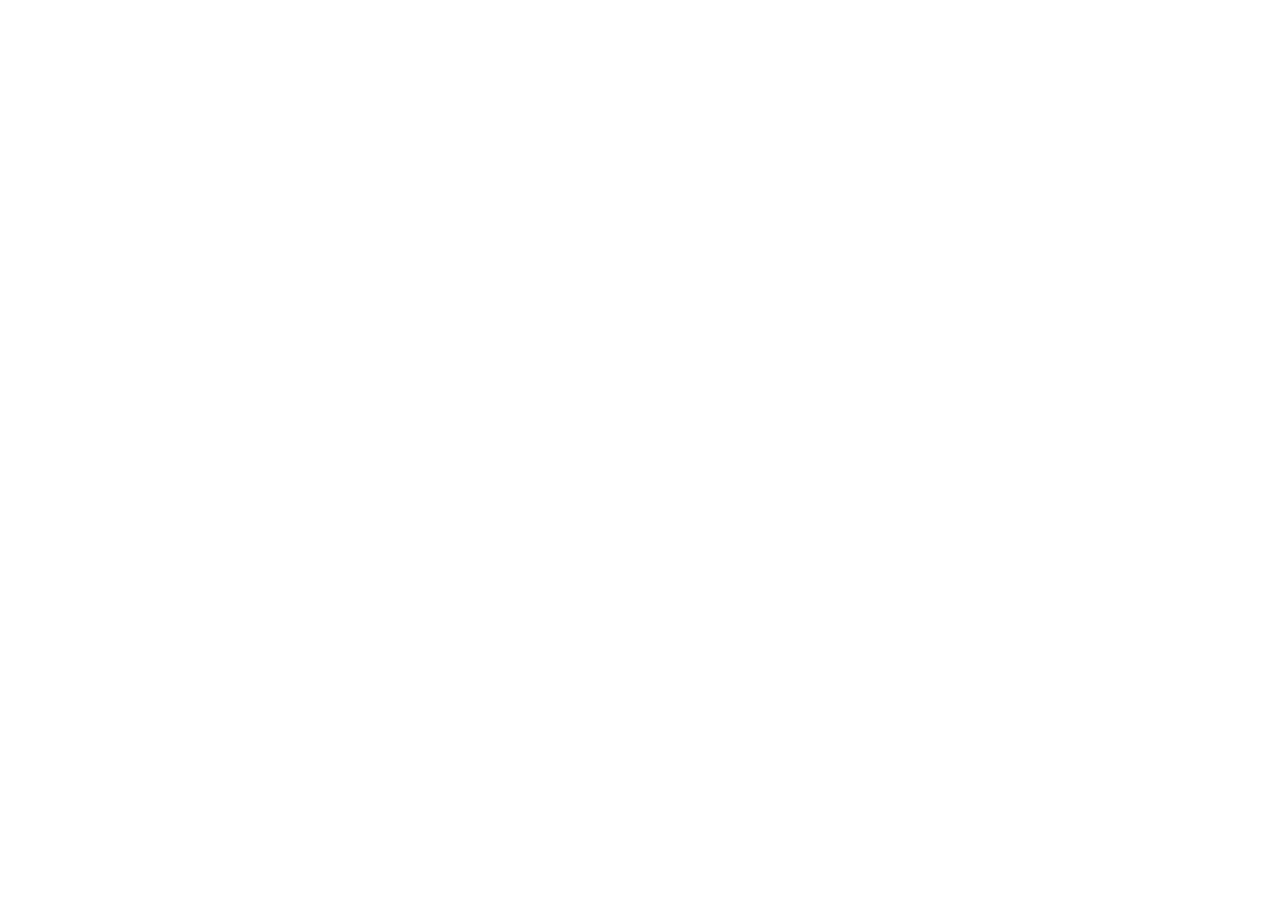
==== TextToBraille/index.html @ e50e5f7c "Text to Braille Init First page upload after working out details in the webeditor itself" ====
<html>
<head>
  <meta charset="UTF-8">
  <script language="javascript" type="text/javascript" src="libraries/p5.js"></script>
  <script language="javascript" src="libraries/p5.dom.js"></script>
  <script language="javascript" src="libraries/p5.sound.js"></script>
  <script language="javascript" type="text/javascript" src="sketch.js"></script>
  <script language="javascript" type="text/javascript" src="timeStamps.js"></script>
  <!-- <script src="https://unpkg.com/p5.js-svg@1.1.1"></script> -->

</head>

<body>
</body>
</html>

<!-- Code is copyright by Jesal Mehta, 15/01/2021
     The output of this program is free to use for non-commercial purposes (for your plotters, laser engravers etc). Contact me if you need a different license.
-->
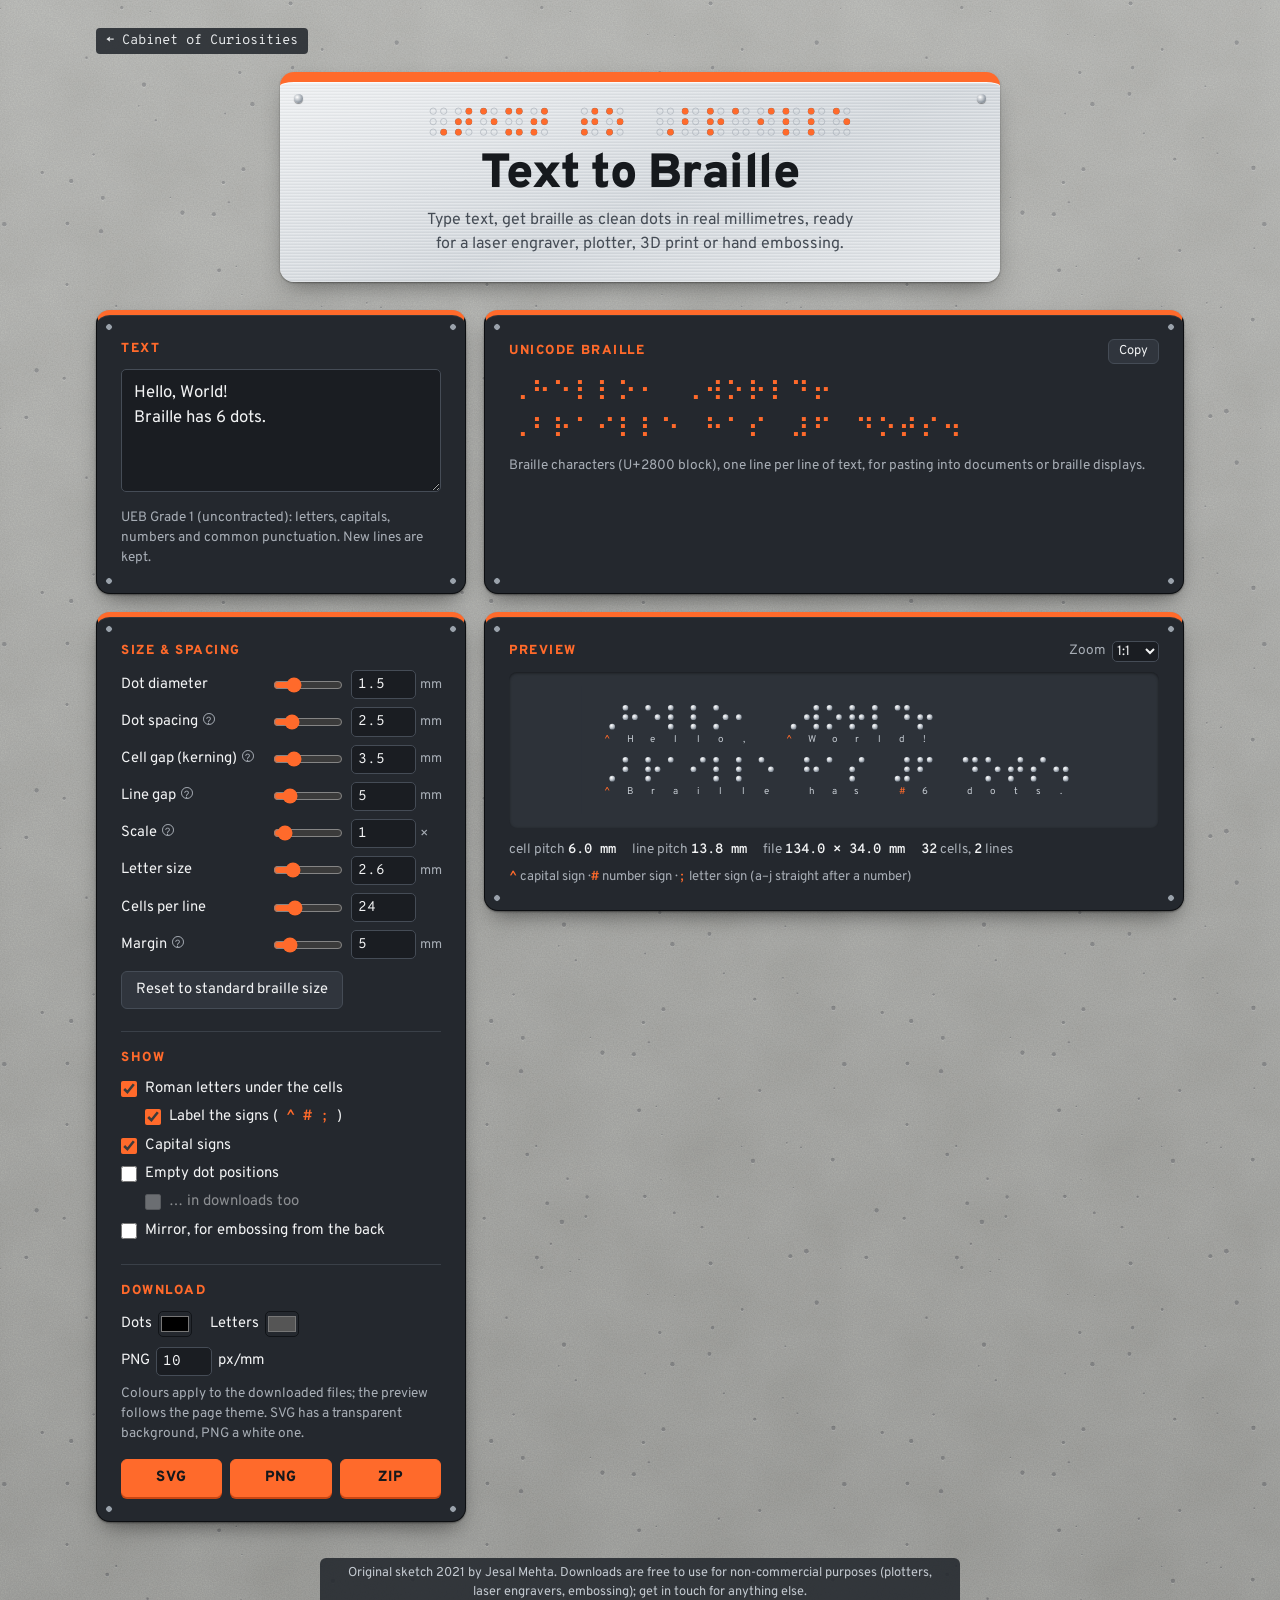
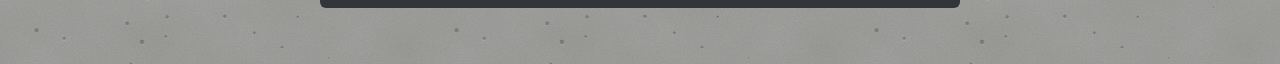
==== commit d4368756: "TextToBraille: rebuild as an SVG braille tool Replaces the p5.js sketch (sketch.js, timeStamps.js) w" ====
--- a/TextToBraille/index.html
+++ b/TextToBraille/index.html
@@ -1,19 +1,118 @@
-<html>
+<!DOCTYPE html>
+<html lang="en">
 <head>
   <meta charset="UTF-8">
-  <script language="javascript" type="text/javascript" src="libraries/p5.js"></script>
-  <script language="javascript" src="libraries/p5.dom.js"></script>
-  <script language="javascript" src="libraries/p5.sound.js"></script>
-  <script language="javascript" type="text/javascript" src="sketch.js"></script>
-  <script language="javascript" type="text/javascript" src="timeStamps.js"></script>
-  <!-- <script src="https://unpkg.com/p5.js-svg@1.1.1"></script> -->
+  <meta name="viewport" content="width=device-width, initial-scale=1">
+  <title>Text to Braille</title>
+  <meta name="description" content="Type text, get braille (UEB Grade 1) as clean SVG dots in real millimetres, for laser engravers, plotters, 3D printing and embossing. Download SVG, PNG or ZIP.">
+  <!-- link previews (WhatsApp, Slack, LinkedIn, X...): absolute URLs on the Cabinet. og-preview.jpg is made once the look is settled. -->
+  <meta property="og:title" content="Text to Braille">
+  <meta property="og:description" content="Type text, get braille as SVG dots in real millimetres, for laser engravers, plotters and embossing.">
+  <meta property="og:image" content="https://cabinetofcuriosities.in/text-to-braille/og-preview.jpg">
+  <meta property="og:image:width" content="1200">
+  <meta property="og:image:height" content="630">
+  <meta property="og:image:alt" content="The words Text to Braille above their braille dots">
+  <meta property="og:url" content="https://cabinetofcuriosities.in/text-to-braille/">
+  <meta property="og:type" content="website">
+  <meta property="og:site_name" content="Cabinet of Curiosities">
+  <meta name="twitter:card" content="summary_large_image">
+  <link rel="stylesheet" href="style.css">
+  <link rel="stylesheet" href="theme.css">
+</head>
+<body>
+  <main>
+    <a class="back-link" href="https://cabinetofcuriosities.in/">&larr; Cabinet of Curiosities</a>
 
-</head>
+    <header id="hero">
+      <!-- the title in braille, drawn by drawHero() in script.js with the same engine as the preview -->
+      <svg class="hero-braille" id="hero-braille" aria-hidden="true"></svg>
+      <h1>Text to Braille</h1>
+      <p class="subtitle">Type text, get braille as clean dots in real millimetres, ready for a laser engraver, plotter, 3D print or hand embossing.</p>
+    </header>
 
-<body>
+    <div class="workspace">
+
+      <!-- ============ text in ============ -->
+      <section class="card area-text">
+        <h2><label for="text-in">Text</label></h2>
+        <textarea id="text-in" rows="4" spellcheck="false">Hello, World!
+Braille has 6 dots.</textarea>
+        <p class="hint">UEB Grade 1 (uncontracted): letters, capitals, numbers and common punctuation. New lines are kept.</p>
+        <p class="warn" id="unsupported" hidden></p>
+      </section>
+
+      <!-- ============ Unicode braille ============ -->
+      <section class="card area-unicode">
+        <div class="card-head">
+          <h2>Unicode braille</h2>
+          <button type="button" class="small" id="copy-unicode">Copy</button>
+        </div>
+        <output id="unicode-out" class="unicode-out" lang="en-Brai"></output>
+        <p class="hint">Braille characters (U+2800 block), one line per line of text, for pasting into documents or braille displays.</p>
+      </section>
+
+      <!-- ============ preview ============ -->
+      <section class="card area-preview">
+        <div class="card-head">
+          <h2>Preview</h2>
+          <label class="zoom">Zoom
+            <select id="zoom">
+              <option value="fit">Fit</option>
+              <option value="1" selected>1:1</option>
+              <option value="1.5">1.5&times;</option>
+              <option value="2">2&times;</option>
+              <option value="3">3&times;</option>
+            </select>
+          </label>
+        </div>
+        <div class="preview-wrap">
+          <svg id="preview" class="preview" role="img" aria-label="Braille preview"></svg>
+        </div>
+        <p class="readout" id="readout"></p>
+        <p class="legend" id="sign-legend"><span class="sig">^</span> capital sign &middot; <span class="sig">#</span> number sign &middot; <span class="sig">;</span> letter sign (a&ndash;j straight after a number)</p>
+      </section>
+
+      <!-- ============ controls ============ -->
+      <section class="card area-controls">
+        <h2>Size &amp; spacing</h2>
+        <!-- rows (slider + number box) are built from SIZES in script.js -->
+        <div id="size-rows" class="size-rows"></div>
+        <div class="row-buttons">
+          <button type="button" id="reset-sizes" title="Dot 1.5 mm, dots 2.5 mm apart, cells 6.0 mm apart, lines 10.0 mm apart (Marburg Medium), scale 1&times;">Reset to standard braille size</button>
+        </div>
+        <p class="warn" id="size-warn" hidden></p>
+
+        <h2>Show</h2>
+        <div class="toggles">
+          <label><input type="checkbox" id="opt-letters" checked> Roman letters under the cells</label>
+          <label class="sub"><input type="checkbox" id="opt-signlabels" checked> Label the signs (<span class="sig">^</span> <span class="sig">#</span> <span class="sig">;</span>)</label>
+          <label><input type="checkbox" id="opt-capitals" checked> Capital signs</label>
+          <label><input type="checkbox" id="opt-ghost"> Empty dot positions</label>
+          <label class="sub"><input type="checkbox" id="opt-ghost-export"> &hellip; in downloads too</label>
+          <label><input type="checkbox" id="opt-mirror"> Mirror, for embossing from the back</label>
+        </div>
+
+        <h2>Download</h2>
+        <div class="export-grid">
+          <label>Dots <input type="color" id="col-dots" value="#000000"></label>
+          <label>Letters <input type="color" id="col-letters" value="#555555"></label>
+          <label>PNG <input type="number" id="ppm" value="10" min="1" max="40" step="1"> px/mm</label>
+        </div>
+        <p class="hint">Colours apply to the downloaded files; the preview follows the page theme. SVG has a transparent background, PNG a white one.</p>
+        <div class="export-buttons">
+          <button type="button" class="pri" id="x-svg">SVG</button>
+          <button type="button" class="pri" id="x-png">PNG</button>
+          <button type="button" class="pri" id="x-zip" title="SVG + PNG + the text (original and Unicode braille) in one .zip">ZIP</button>
+        </div>
+      </section>
+    </div>
+
+    <footer>
+      <p>Original sketch 2021 by Jesal Mehta. Downloads are free to use for non-commercial purposes (plotters, laser engravers, embossing); get in touch for anything else.</p>
+    </footer>
+  </main>
+
+
+  <script src="script.js"></script>
 </body>
 </html>
-
-<!-- Code is copyright by Jesal Mehta, 15/01/2021
-     The output of this program is free to use for non-commercial purposes (for your plotters, laser engravers etc). Contact me if you need a different license.
--->
--- a/TextToBraille/style.css
+++ b/TextToBraille/style.css
@@ -0,0 +1,257 @@
+/* Base layout and plain colours. The page works with only this file; the look comes from
+   the theme file layered on top (theme.css), which overrides the
+   variables below and adds its own decoration. */
+
+:root {
+  --bg: #f4f4f2;
+  --card: #ffffff;
+  --text: #1c1c1c;
+  --muted: #666;
+  --border: #c9c9c9;
+  --rule: #e4e4e4;
+  --accent: #c0392b;
+  --accent-2: #2c5aa0;
+  --on-accent: #ffffff;
+  --warn-bg: #fff3d6;
+  --warn-text: #6a4b00;
+  --sheet: #ffffff;           /* the preview's "paper" */
+  --dot: #111111;
+  --ghost: #bdbdbd;
+  --label: #555555;
+  --label-sign: #c0392b;
+  --radius: 10px;
+  --font-display: system-ui, sans-serif;
+  --font-body: system-ui, sans-serif;
+  --font-mono: Consolas, monospace;
+}
+
+* { box-sizing: border-box; }
+
+body {
+  margin: 0;
+  background: var(--bg);
+  color: var(--text);
+  font-family: var(--font-body);
+  line-height: 1.5;
+}
+
+main {
+  max-width: 1120px;
+  margin: 0 auto;
+  padding: 28px 16px 56px;
+}
+
+.back-link {
+  display: inline-block;
+  margin: 0 0 14px;
+  font-family: var(--font-mono);
+  font-size: 0.85rem;
+  color: var(--muted);
+  text-decoration: none;
+}
+.back-link:hover, .back-link:focus-visible { color: var(--accent); text-decoration: underline; }
+
+/* ---------- header ---------- */
+header { text-align: center; margin: 4px auto 28px; max-width: 760px; }
+.hero-braille { display: block; width: min(420px, 86%); height: auto; margin: 0 auto 14px; overflow: visible; }
+.hero-braille .on { fill: var(--hero-dot, var(--accent)); }
+.hero-braille .off { fill: none; stroke: var(--ghost); stroke-width: 0.12; }
+/* The title's dots press up one after another, hold, then sink back in the same order, and the
+   cycle repeats every 8 s. Each dot runs the same infinite animation, offset by --i (set per dot
+   by drawHero), so the stagger is kept on every cycle. */
+.hero-braille .on {
+  transform-box: fill-box;
+  transform-origin: center;
+  animation: dot-cycle 8s infinite backwards;
+  animation-delay: calc(var(--i) * 45ms + 150ms);
+}
+@keyframes dot-cycle {
+  0%       { transform: scale(0); opacity: 0; animation-timing-function: cubic-bezier(0.3, 1.6, 0.5, 1); }
+  5%       { transform: scale(1); opacity: 1; }
+  70%      { transform: scale(1); opacity: 1; animation-timing-function: ease-in; }
+  76%, 100% { transform: scale(0); opacity: 0; }
+}
+@media (prefers-reduced-motion: reduce) { .hero-braille .on { animation: none; } }
+h1 {
+  margin: 0 0 8px;
+  font-family: var(--font-display);
+  font-size: clamp(2rem, 6vw, 3rem);
+  line-height: 1.05;
+  text-wrap: balance;
+}
+.subtitle { margin: 0; color: var(--muted); text-wrap: balance; }
+
+/* ---------- workspace ----------
+   row 1: text | Unicode braille      row 2: controls | preview (sticky, stays in view
+   while the controls scroll). Phones: one column. */
+.workspace {
+  display: grid;
+  gap: 18px;
+  grid-template-columns: minmax(300px, 370px) minmax(0, 1fr);
+  grid-template-areas:
+    "text     unicode"
+    "controls preview";
+  align-items: start;
+}
+.area-text { grid-area: text; }
+.area-unicode { grid-area: unicode; align-self: stretch; }
+.area-preview { grid-area: preview; }
+.area-controls { grid-area: controls; }
+/* two classes on purpose: themes give .card position: relative, which must not win over this */
+.workspace > .area-preview { position: sticky; top: 16px; }
+
+@media (max-width: 820px) {
+  .workspace {
+    grid-template-columns: minmax(0, 1fr);
+    grid-template-areas: "text" "unicode" "preview" "controls";
+  }
+  .workspace > .area-preview { position: relative; top: auto; }
+}
+
+.card-head { display: flex; align-items: baseline; justify-content: space-between; gap: 10px; margin-bottom: 10px; }
+.card-head h2 { margin: 0; }
+.zoom { font-size: 0.85rem; color: var(--muted); display: inline-flex; gap: 6px; align-items: center; }
+.zoom select { font: inherit; }
+
+.card {
+  background: var(--card);
+  border: 1px solid var(--border);
+  border-radius: var(--radius);
+  padding: 18px 18px 20px;
+  min-width: 0;
+  color: var(--text);
+}
+
+h2 {
+  margin: 0 0 10px;
+  font-family: var(--font-display);
+  font-size: 1.05rem;
+}
+.card h2:not(:first-child) { margin-top: 22px; padding-top: 16px; border-top: 1px solid var(--rule); }
+h2 label { cursor: text; }
+
+.hint { margin: 8px 0 0; font-size: 0.85rem; color: var(--muted); }
+.warn { margin: 10px 0 0; padding: 7px 10px; border-radius: 6px; background: var(--warn-bg); color: var(--warn-text); font-size: 0.88rem; }
+.warn[hidden], .legend[hidden] { display: none; }
+
+/* ---------- text ---------- */
+textarea {
+  width: 100%;
+  min-height: 110px;
+  resize: vertical;
+  padding: 10px 12px;
+  font: inherit;
+  font-size: 1.05rem;
+  color: var(--text);
+  background: var(--sheet);
+  border: 1px solid var(--border);
+  border-radius: 6px;
+}
+textarea:focus-visible, input:focus-visible, button:focus-visible, select:focus-visible {
+  outline: 2px solid var(--accent-2);
+  outline-offset: 2px;
+}
+
+.unicode-out {
+  display: block;
+  white-space: pre-wrap;
+  overflow-wrap: anywhere;
+  font-size: 1.7rem;
+  line-height: 1.35;
+  letter-spacing: 0.06em;
+  min-height: 1.4em;
+  font-family: "Segoe UI Symbol", "Apple Braille", "Noto Sans Symbols 2", sans-serif;
+}
+
+/* ---------- preview ---------- */
+.preview-wrap {
+  overflow: auto;
+  max-height: 70vh;
+  padding: 4px;
+}
+/* size set by renderPreview(): fixed px per mm (zoom), or 100% wide for "Fit" */
+.preview { display: block; height: auto; margin: 0 auto; }
+.preview.fit { width: 100%; }
+.preview .sheet { fill: var(--sheet); }
+.preview .dots circle { fill: var(--dot-fill, var(--dot)); }
+/* domed-dot gradient (screen only); a theme sets --dot-fill: url(#pv-dome) and the three stops */
+.dome-hi { stop-color: var(--dome-hi, var(--dot)); }
+.dome-mid { stop-color: var(--dome-mid, var(--dot)); }
+.dome-lo { stop-color: var(--dome-lo, var(--dot)); }
+.preview .empty circle { fill: none; stroke: var(--ghost); stroke-width: 0.12; }
+.preview .labels text { fill: var(--label); text-anchor: middle; font-family: var(--font-body); }
+.preview .labels text.sign { fill: var(--label-sign); }
+
+.readout { display: flex; flex-wrap: wrap; gap: 4px 16px; margin: 12px 0 0; font-size: 0.85rem; color: var(--muted); }
+.readout b { color: var(--text); font-family: var(--font-mono); font-weight: 600; }
+.legend { margin: 6px 0 0; font-size: 0.82rem; color: var(--muted); }
+.sig { font-family: var(--font-mono); color: var(--label-sign); font-weight: 600; }
+
+/* ---------- size rows ---------- */
+.size-rows { display: grid; gap: 8px; }
+.size-row {
+  display: grid;
+  grid-template-columns: 9.5em minmax(0, 1fr) auto;
+  align-items: center;
+  gap: 10px;
+  font-size: 0.92rem;
+}
+.size-row label { cursor: default; }
+.tip {
+  display: inline-grid; place-items: center;
+  width: 1.15em; height: 1.15em; margin-left: 2px;
+  border-radius: 50%; border: 1px solid var(--muted);
+  font-size: 0.7em; color: var(--muted); vertical-align: 1px; cursor: help;
+}
+.size-row input[type=range] { width: 100%; accent-color: var(--accent); }
+.num { display: inline-flex; align-items: center; gap: 4px; }
+.num input {
+  width: 4.6em;
+  padding: 3px 6px;
+  font: inherit;
+  font-family: var(--font-mono);
+  font-size: 0.88rem;
+  color: var(--text);
+  background: var(--sheet);
+  border: 1px solid var(--border);
+  border-radius: 5px;
+}
+.unit { width: 1.6em; color: var(--muted); font-size: 0.82rem; }
+.row-buttons { margin-top: 12px; }
+
+/* ---------- toggles ---------- */
+.toggles { display: grid; gap: 6px; font-size: 0.93rem; }
+.toggles label { display: flex; gap: 8px; align-items: center; cursor: pointer; }
+.toggles label.sub { padding-left: 24px; }
+.toggles input { accent-color: var(--accent); width: 16px; height: 16px; margin: 0; }
+.toggles input:disabled + * , .toggles label:has(input:disabled) { opacity: 0.5; cursor: default; }
+
+/* ---------- export ---------- */
+.export-grid { display: flex; flex-wrap: wrap; gap: 10px 18px; align-items: center; font-size: 0.92rem; }
+.export-grid label { display: inline-flex; align-items: center; gap: 6px; }
+.export-grid input[type=color] { width: 34px; height: 26px; padding: 0; border: 1px solid var(--border); border-radius: 5px; background: none; cursor: pointer; }
+.export-grid input[type=number] { width: 4em; padding: 3px 6px; font: inherit; font-family: var(--font-mono); font-size: 0.88rem; color: var(--text); background: var(--sheet); border: 1px solid var(--border); border-radius: 5px; }
+.export-buttons { display: grid; grid-template-columns: repeat(3, 1fr); gap: 8px; margin-top: 14px; }
+
+button {
+  font: inherit;
+  font-size: 0.92rem;
+  padding: 7px 14px;
+  color: var(--text);
+  background: var(--card);
+  border: 1px solid var(--border);
+  border-radius: 6px;
+  cursor: pointer;
+}
+button:hover { border-color: var(--accent); }
+button.pri { background: var(--accent); border-color: var(--accent); color: var(--on-accent); font-weight: 600; }
+button.pri:hover { filter: brightness(1.08); }
+button.small { padding: 2px 10px; font-size: 0.8rem; }
+
+footer { margin-top: 36px; text-align: center; font-size: 0.8rem; color: var(--muted); }
+footer p { max-width: 640px; margin: 0 auto; }
+
+@media (max-width: 420px) {
+  .size-row { grid-template-columns: minmax(0, 1fr) auto; }
+  .size-row input[type=range] { grid-column: 1 / -1; grid-row: 2; }
+}
--- a/TextToBraille/theme.css
+++ b/TextToBraille/theme.css
@@ -0,0 +1,126 @@
+@import url("https://fonts.googleapis.com/css2?family=Overpass:wght@400;600;800;900&family=Overpass+Mono:wght@500;600&display=swap");
+
+/* SIGNAGE — where most people meet braille: the room sign. A concrete wall, the title on a light
+   brushed-aluminium sign, the cards as dark sign plates with corner screws and a signal-orange stripe,
+   domed silver dots. Overpass is an open version of the US highway sign lettering.
+   Chosen 2026-11-22 from a theme trial (embossed paper, midnight, risograph, signage) and then an
+   accent × wall trial on signage (README, Design decisions). */
+
+:root {
+  color-scheme: light;
+  --bg: #c9ced3;
+  --card: #24282e;             /* sign plate */
+  --text: #f2f3f4;
+  --muted: #a7adb5;
+  --border: #111418;
+  --rule: #3a4048;
+  --accent: #ff6a2b;           /* signal orange */
+  --accent-deep: #c94612;
+  --accent-2: #4f9be8;
+  --on-accent: #16181b;
+  --warn-bg: #4b2a14;
+  --warn-text: #ffcfae;
+  --sheet: #2d3239;
+  --dot: #d8dde3;
+  --dot-fill: url(#pv-dome);
+  --dome-hi: #ffffff;
+  --dome-mid: #c3c9d0;
+  --dome-lo: #6e7782;
+  --ghost: #454c56;
+  --label: #c3c9d0;
+  --label-sign: var(--accent);
+  --radius: 14px;
+  --font-display: "Overpass", "Segoe UI", system-ui, sans-serif;
+  --font-body: "Overpass", "Segoe UI", system-ui, sans-serif;
+  --font-mono: "Overpass Mono", Consolas, monospace;
+}
+
+html { background: var(--bg); }
+body {
+  /* concrete wall (concrete-bg.svg, made by dev-tools/make-bg-tile.mjs) under a soft light falloff */
+  background-image:
+    linear-gradient(180deg, rgba(255, 255, 255, 0.10), rgba(0, 0, 0, 0.10)),
+    url("concrete-bg.svg");
+  background-size: 100% 100%, 420px 420px;
+  min-height: 100vh;
+}
+
+/* small text on the wall gets its own little label so it reads over the texture */
+.back-link {
+  padding: 3px 10px;
+  border-radius: 4px;
+  background: rgba(36, 40, 46, 0.88);
+  color: #e6e8ea;
+}
+.back-link:hover, .back-link:focus-visible { color: var(--accent); }
+
+/* ---------- header: a light brushed-aluminium room sign with a coloured band ---------- */
+header {
+  position: relative;
+  max-width: 720px;
+  padding: 26px 34px 26px;
+  border-radius: 14px;
+  color: #16191d;
+  background:
+    repeating-linear-gradient(0deg, rgba(255, 255, 255, 0.25) 0 1px, rgba(0, 0, 0, 0.03) 1px 2px, transparent 2px 3px),
+    linear-gradient(160deg, #eef0f2 0%, #d3d8dd 55%, #e4e7ea 100%);
+  box-shadow: 0 1px 0 rgba(255, 255, 255, 0.9) inset, 0 10px 24px -8px rgba(0, 0, 0, 0.45), 0 1px 2px rgba(0, 0, 0, 0.35);
+  border-top: 10px solid var(--accent);
+}
+header::before, header::after {   /* screws */
+  content: "";
+  position: absolute;
+  top: 12px;
+  width: 9px;
+  height: 9px;
+  border-radius: 50%;
+  background: radial-gradient(circle at 35% 35%, #ffffff, #9aa2ab 60%, #5d646d);
+  box-shadow: 0 1px 1px rgba(0, 0, 0, 0.4);
+}
+header::before { left: 14px; }
+header::after { right: 14px; }
+
+.hero-braille .on {
+  fill: var(--accent);
+  filter: drop-shadow(0.12px 0.22px 0.12px rgba(0, 0, 0, 0.5));
+}
+.hero-braille .off { stroke: #9aa2ab; }
+h1 { font-weight: 900; letter-spacing: -0.01em; color: #16191d; }
+.subtitle { color: #454c55; }
+
+/* ---------- cards: dark sign plates, screws in the corners, accent stripe on top ---------- */
+.card {
+  position: relative;
+  padding: 24px 24px 24px;
+  border: 1px solid #0c0e11;
+  border-top: 5px solid var(--accent);
+  box-shadow: 0 1px 0 rgba(255, 255, 255, 0.08) inset, 0 10px 22px -8px rgba(0, 0, 0, 0.55), 0 1px 2px rgba(0, 0, 0, 0.4);
+  background-image:
+    radial-gradient(circle at 12px 12px, #9aa2ab 0 2.5px, #3d434b 3px, transparent 3.6px),
+    radial-gradient(circle at calc(100% - 12px) 12px, #9aa2ab 0 2.5px, #3d434b 3px, transparent 3.6px),
+    radial-gradient(circle at 12px calc(100% - 12px), #9aa2ab 0 2.5px, #3d434b 3px, transparent 3.6px),
+    radial-gradient(circle at calc(100% - 12px) calc(100% - 12px), #9aa2ab 0 2.5px, #3d434b 3px, transparent 3.6px);
+}
+h2 {
+  font-weight: 800;
+  font-size: 0.82rem;
+  letter-spacing: 0.12em;
+  text-transform: uppercase;
+  color: var(--accent);
+}
+
+.preview-wrap { background: var(--sheet); border-radius: 8px; padding: 14px; box-shadow: inset 0 1px 3px rgba(0, 0, 0, 0.5); }
+
+textarea, .num input, .export-grid input[type=number], .zoom select { background: #1a1d22; color: var(--text); border: 1px solid #454c56; border-radius: 5px; }
+button { background: #30353d; border-color: #454c56; }
+button.pri { font-weight: 800; letter-spacing: 0.06em; box-shadow: 0 2px 0 var(--accent-deep); }
+button.pri:active { transform: translateY(2px); box-shadow: none; }
+.unicode-out { color: var(--accent); }
+
+footer p {
+  display: inline-block;
+  padding: 6px 14px;
+  border-radius: 6px;
+  background: rgba(36, 40, 46, 0.88);
+  color: #c3c9d0;
+}
